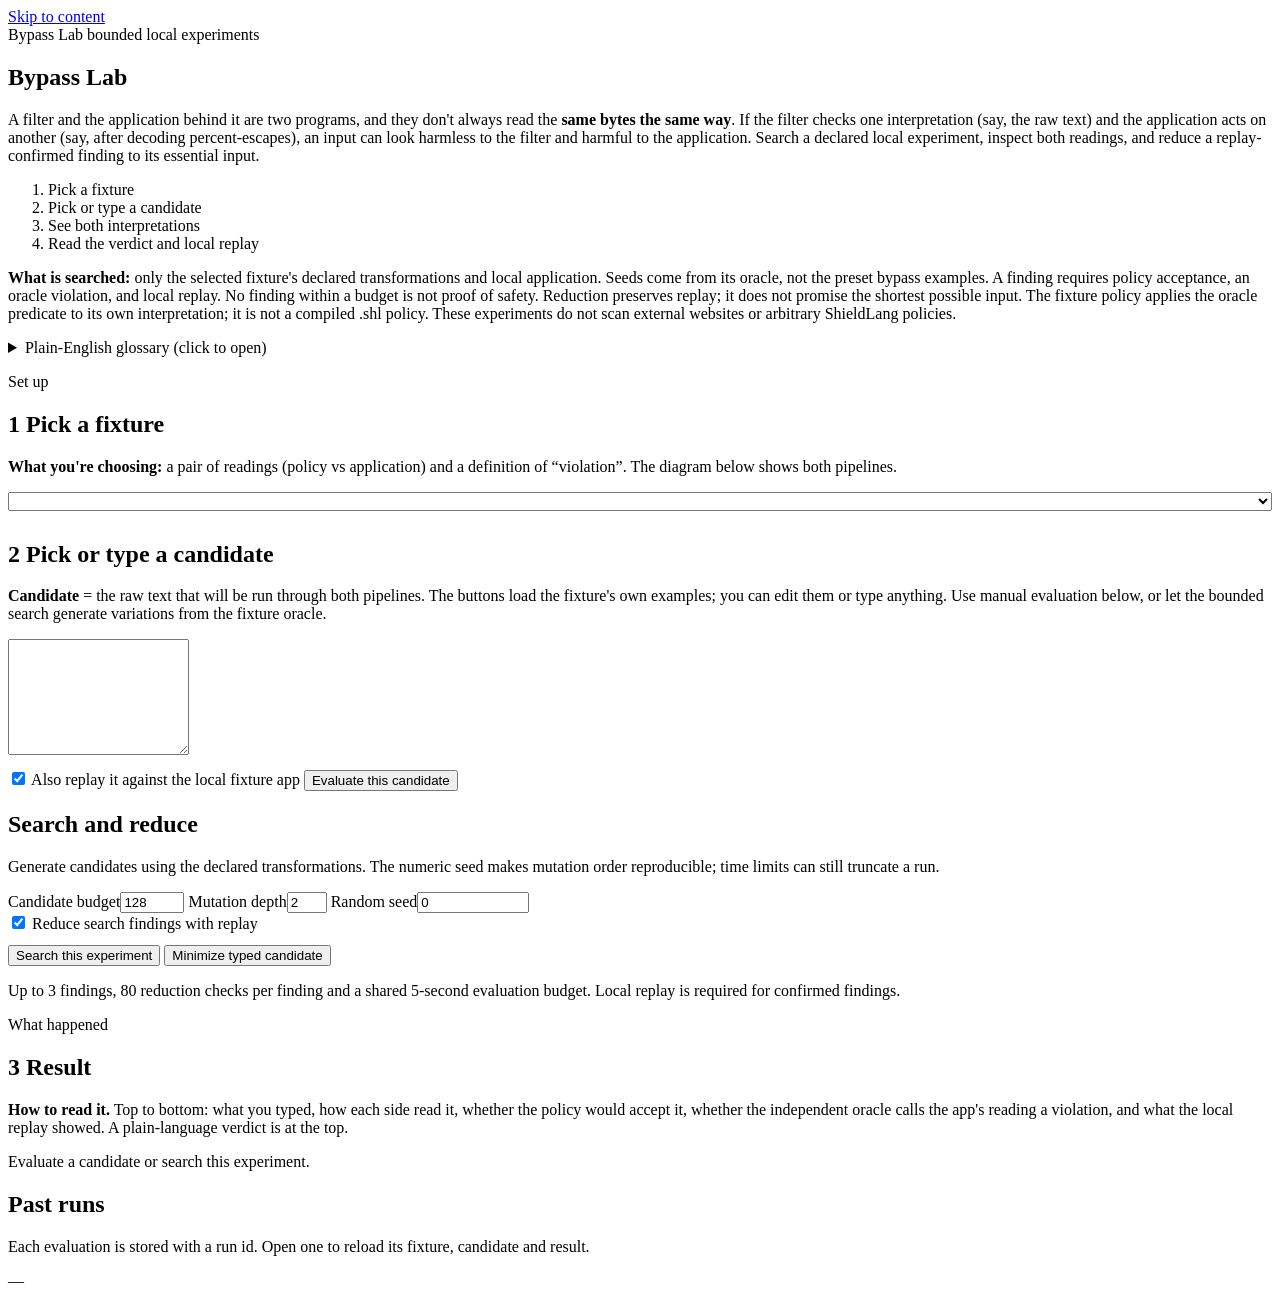
==== web/bypasses.html @ 717b0f0d "Expand ShieldLang with protocol enforcement and connected security labs" ====
<!doctype html>
<html lang="en">
<head>
<meta charset="utf-8">
<meta name="viewport" content="width=device-width, initial-scale=1">
<title>ShieldLang · Bypass Lab</title>
<meta name="description" content="Search declared local normalization experiments, confirm interpretation mismatches by replay, and reduce reproducible findings.">
<link rel="stylesheet" href="/static/app.css">
<link rel="stylesheet" href="/static/lab_common.css">
<link rel="icon" href="data:image/svg+xml,%3Csvg xmlns='http://www.w3.org/2000/svg' viewBox='0 0 32 32'%3E%3Cpath d='M16 2 4 6.5v8.2C4 22.6 9.2 28 16 30c6.8-2 12-7.4 12-15.3V6.5Z' fill='%23121212'/%3E%3C/svg%3E">
</head>
<body class="lab" data-page="/lab/bypasses">
<a class="skip-link" href="#main">Skip to content</a>
<header class="lab-topbar">
  <div class="lab-brand">Bypass Lab <span class="tag">bounded local experiments</span></div>
  <span id="shared-nav"></span>
</header>
<main class="lab-main" id="main">

  <section class="lab-hero" aria-labelledby="hero-h">
    <h1 id="hero-h">Bypass Lab</h1>
    <p class="lead">A filter and the application behind it are two programs, and they don't always read the <b>same bytes the same way</b>. If the filter checks one
      interpretation (say, the raw text) and the application acts on another (say, after decoding percent-escapes), an input can look harmless to the filter and
      harmful to the application. Search a declared local experiment, inspect both readings, and reduce a replay-confirmed finding to its essential input.</p>
    <ol class="lab-flow">
      <li>Pick a fixture</li>
      <li>Pick or type a candidate</li>
      <li>See both interpretations</li>
      <li>Read the verdict and local replay</li>
    </ol>
    <p class="lab-help warn" style="margin-top:14px"><b>What is searched:</b> only the selected fixture's declared transformations and local application. Seeds come from its oracle, not the preset bypass examples.
      A finding requires policy acceptance, an oracle violation, and local replay. No finding within a budget is not proof of safety. Reduction preserves replay; it does not promise the shortest possible input.
      The fixture policy applies the oracle predicate to its own interpretation; it is not a compiled .shl policy. These experiments do not scan external websites or arbitrary ShieldLang policies.</p>
    <details class="lab-gloss">
      <summary>Plain-English glossary (click to open)</summary>
      <dl>
        <dt>Fixture</dt><dd>One named scenario: where the input goes (a body field, a path parameter), how the <b>policy</b> reads it, how the <b>application</b> reads it, and what counts as a violation.</dd>
        <dt>Pipeline / stage</dt><dd>The ordered steps a side applies to the raw text before using it — e.g. <code>percent_decode</code>, <code>nfkc</code>, <code>strip_nul</code>. Different pipelines are what create the mismatch.</dd>
        <dt>Policy-side view</dt><dd>What the filter ends up checking after its pipeline.</dd>
        <dt>App-side view</dt><dd>What the application ends up using after its pipeline.</dd>
        <dt>Oracle</dt><dd>An independent definition of “this is a violation” (for example “contains &lt;script” or “escapes the allowed folder”). It is evaluated on the <b>app's</b> view and shares no code with the policy.</dd>
        <dt>Local replay</dt><dd>The candidate is actually sent (loopback only) to a tiny local fixture application, to confirm the app really behaves the way the model says.</dd>
        <dt>Confirmed</dt><dd>All three at once: the policy would <b>accept</b> it, the oracle says the app's view is a <b>violation</b>, and the replay <b>confirms</b> it. Anything less is “not confirmed”.</dd>
        <dt>Negative control</dt><dd>A fixture where both sides read input identically. It exists to show the lab doesn't cry wolf.</dd>
      </dl>
    </details>
  </section>

  <div id="banner-area"></div>

  <div class="lab-grid">
    <div class="lab-col">
      <p class="lab-col-title">Set up</p>

      <section class="lab-card">
        <h2><span class="step-no">1</span> Pick a fixture</h2>
        <p class="lab-help"><b>What you're choosing:</b> a pair of readings (policy vs application) and a definition of “violation”. The diagram below shows both pipelines.</p>
        <select id="fixture-select" class="lab-select" style="width:100%; margin-bottom:10px" aria-label="Fixture"></select>
        <div id="fixture-detail" class="lab-empty"></div>
      </section>

      <section class="lab-card">
        <h2><span class="step-no">2</span> Pick or type a candidate</h2>
        <p class="lab-help"><b>Candidate</b> = the raw text that will be run through both pipelines. The buttons load the fixture's own examples; you can edit them or type anything.
          Use manual evaluation below, or let the bounded search generate variations from the fixture oracle.</p>
        <div id="candidate-presets" class="lab-chips"></div>
        <textarea id="candidate-input" class="lab-editor" style="min-height:90px; height:110px" spellcheck="false" aria-label="Candidate input"></textarea>
        <div class="lab-row" style="margin-top:10px; margin-bottom:0">
          <label class="lab-field" style="flex:1 1 240px; flex-direction:row; align-items:center; gap:6px; font-weight:500"><input type="checkbox" id="replay-toggle" checked style="width:auto"> Also replay it against the local fixture app</label>
          <button class="btn btn-primary" id="btn-run">Evaluate this candidate</button>
        </div>
      </section>

      <section class="lab-card" aria-labelledby="search-heading">
        <h2 id="search-heading">Search and reduce</h2>
        <p class="lab-help">Generate candidates using the declared transformations. The numeric seed makes mutation order reproducible; time limits can still truncate a run.</p>
        <div class="lab-row">
          <label class="lab-field">Candidate budget<input id="search-budget" type="number" min="1" max="1024" value="128"></label>
          <label class="lab-field">Mutation depth<input id="search-depth" type="number" min="0" max="3" value="2"></label>
          <label class="lab-field">Random seed<input id="search-seed" type="number" min="0" max="4294967295" value="0"></label>
        </div>
        <label><input id="search-reduce" type="checkbox" checked> Reduce search findings with replay</label>
        <div class="lab-row" style="margin-top:12px">
          <button class="btn btn-primary" id="btn-search">Search this experiment</button>
          <button class="btn btn-ghost" id="btn-minimize">Minimize typed candidate</button>
        </div>
        <p class="lab-footnote">Up to 3 findings, 80 reduction checks per finding and a shared 5-second evaluation budget. Local replay is required for confirmed findings.</p>
        <p id="search-status" role="status" aria-live="polite"></p>
      </section>
    </div>

    <div class="lab-col">
      <p class="lab-col-title">What happened</p>

      <section class="lab-card">
        <h2><span class="step-no">3</span> Result</h2>
        <p class="lab-help"><b>How to read it.</b> Top to bottom: what you typed, how each side read it, whether the policy would accept it, whether the independent oracle calls the app's reading a violation,
          and what the local replay showed. A plain-language verdict is at the top.</p>
        <div id="result-area" class="lab-empty" aria-live="polite">Evaluate a candidate or search this experiment.</div>
      </section>

      <section class="lab-card">
        <h2>Past runs</h2>
        <p class="lab-help">Each evaluation is stored with a run id. Open one to reload its fixture, candidate and result.</p>
        <div id="runs-list" class="lab-empty">—</div>
      </section>
    </div>
  </div>
</main>
<script src="/static/lab_common.js"></script>
<script src="/static/nav_partial.js"></script>
<script src="/static/bypasses.js"></script>
</body>
</html>
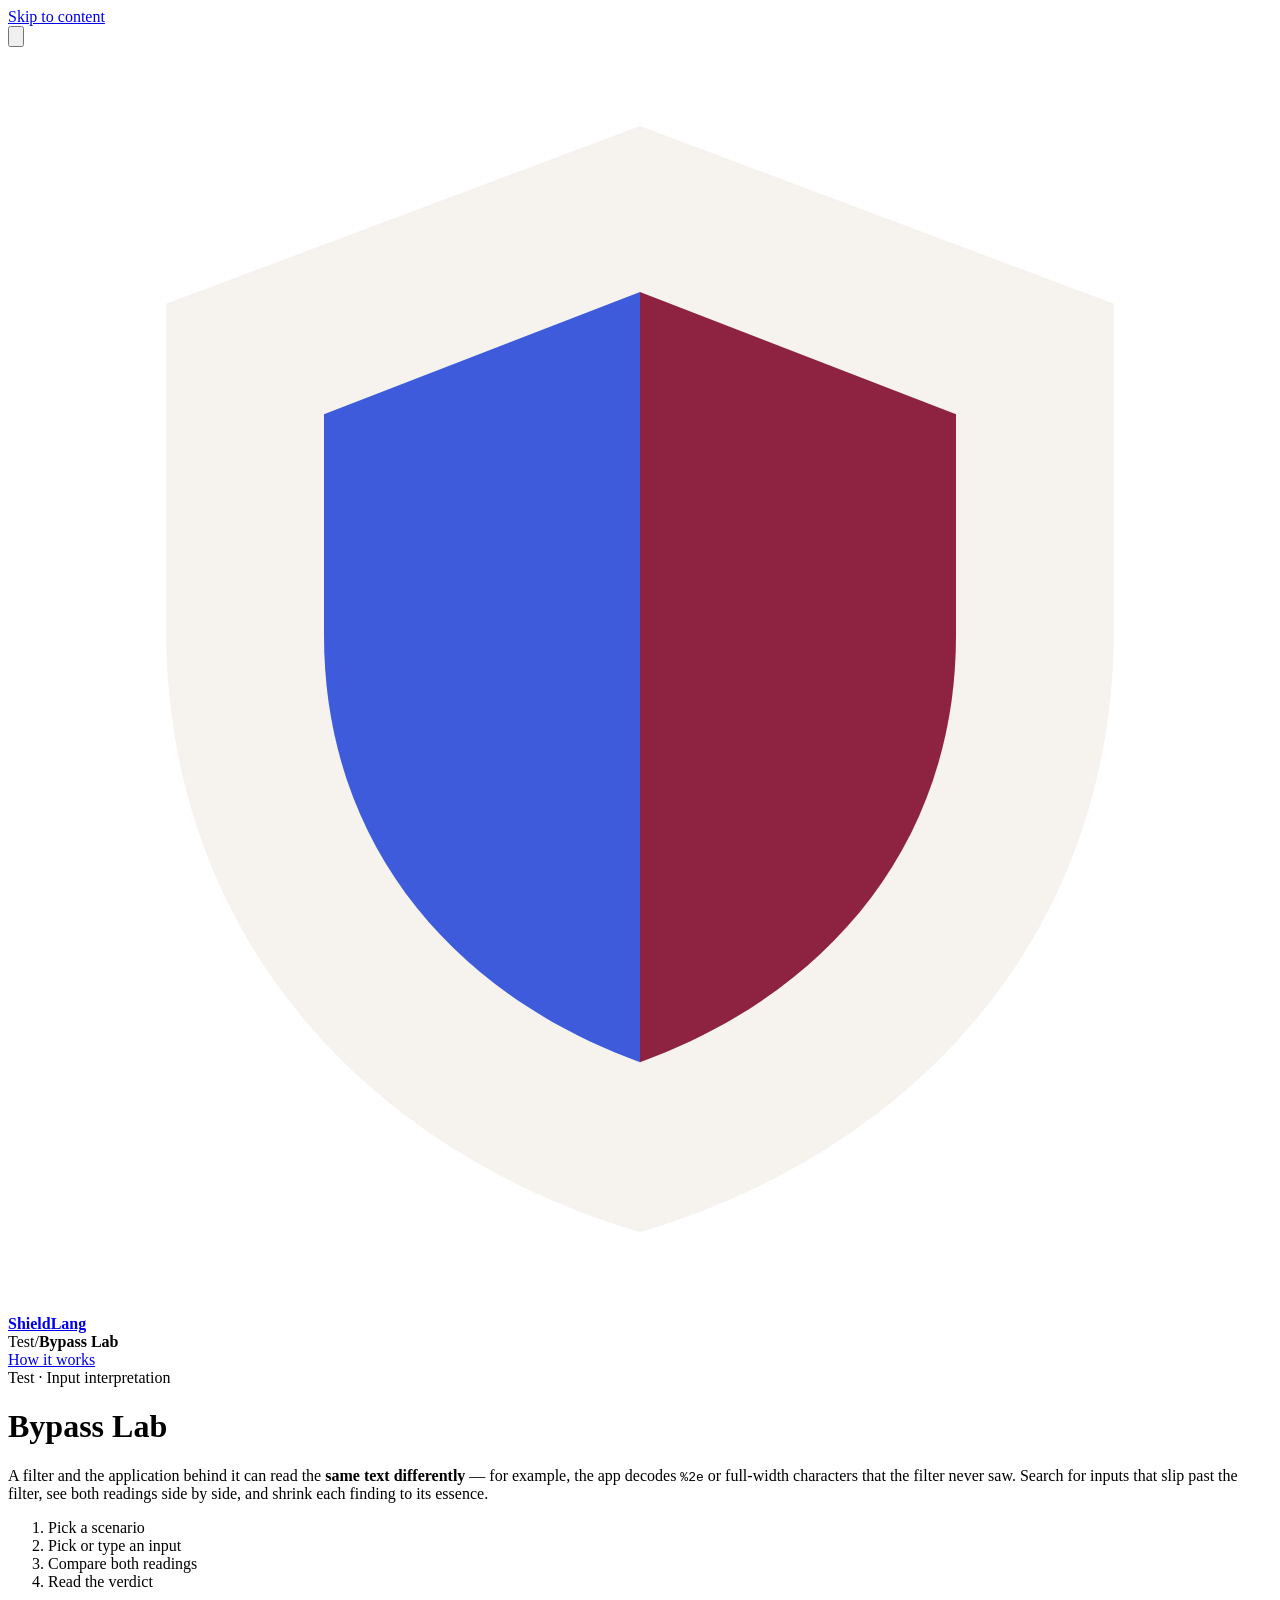
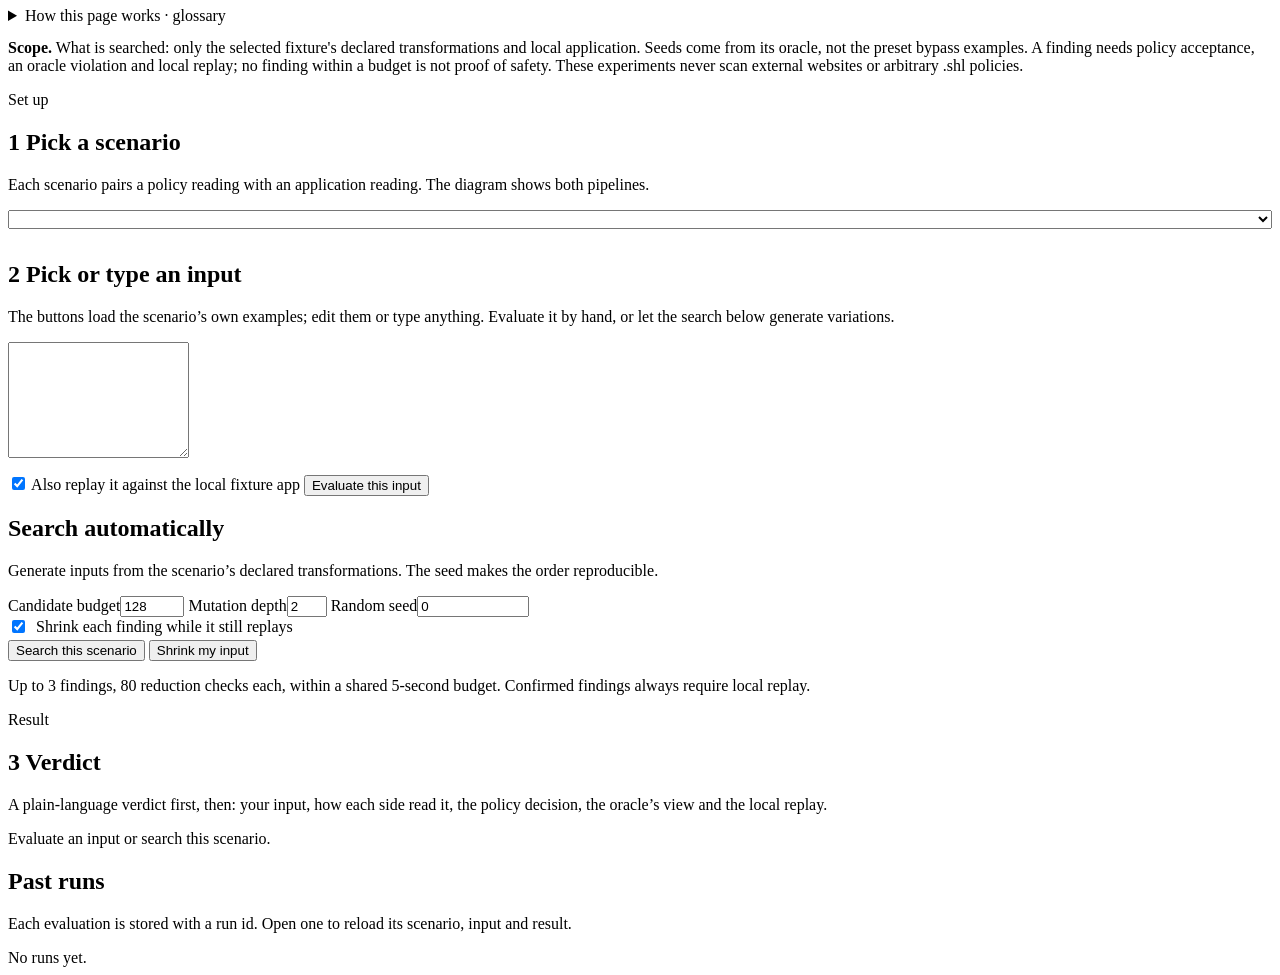
==== commit f4761597: "Redesign the interface: one app shell, sidebar navigation and calmer pages - Shared design system (t" ====
--- a/web/bypasses.html
+++ b/web/bypasses.html
@@ -3,48 +3,54 @@
 <head>
 <meta charset="utf-8">
 <meta name="viewport" content="width=device-width, initial-scale=1">
-<title>ShieldLang · Bypass Lab</title>
+<title>Bypass Lab · ShieldLang</title>
 <meta name="description" content="Search declared local normalization experiments, confirm interpretation mismatches by replay, and reduce reproducible findings.">
-<link rel="stylesheet" href="/static/app.css">
+<link rel="stylesheet" href="/static/theme.css">
 <link rel="stylesheet" href="/static/lab_common.css">
-<link rel="icon" href="data:image/svg+xml,%3Csvg xmlns='http://www.w3.org/2000/svg' viewBox='0 0 32 32'%3E%3Cpath d='M16 2 4 6.5v8.2C4 22.6 9.2 28 16 30c6.8-2 12-7.4 12-15.3V6.5Z' fill='%23121212'/%3E%3C/svg%3E">
+<link rel="icon" href="data:image/svg+xml,%3Csvg xmlns='http://www.w3.org/2000/svg' viewBox='0 0 32 32'%3E%3Cpath d='M16 2 4 6.5v8.2C4 22.6 9.2 28 16 30c6.8-2 12-7.4 12-15.3V6.5Z' fill='%230F1115'/%3E%3Cpath d='M16 6.2 8 9.3v5.6c0 5.3 3.3 9.1 8 10.8Z' fill='%231F3FBF'/%3E%3Cpath d='M16 6.2v19.5c4.7-1.7 8-5.5 8-10.8V9.3Z' fill='%2374172F'/%3E%3C/svg%3E">
 </head>
 <body class="lab" data-page="/lab/bypasses">
 <a class="skip-link" href="#main">Skip to content</a>
-<header class="lab-topbar">
-  <div class="lab-brand">Bypass Lab <span class="tag">bounded local experiments</span></div>
-  <span id="shared-nav"></span>
+<header class="app-topbar lab-topbar">
+  <button class="nav-toggle" id="nav-toggle" type="button" aria-label="Open navigation" aria-expanded="false" aria-controls="app-sidebar"><svg viewBox="0 0 24 24" fill="none" stroke="currentColor" stroke-width="1.8" stroke-linecap="round" aria-hidden="true"><path d="M4 7h16M4 12h16M4 17h16"/></svg></button>
+  <a class="app-brand" href="/" aria-label="ShieldLang home"><svg viewBox="0 0 32 32" aria-hidden="true"><path d="M16 2 4 6.5v8.2C4 22.6 9.2 28 16 30c6.8-2 12-7.4 12-15.3V6.5Z" fill="#F6F3EE"/><path d="M16 6.2 8 9.3v5.6c0 5.3 3.3 9.1 8 10.8Z" fill="#3D5BDB"/><path d="M16 6.2v19.5c4.7-1.7 8-5.5 8-10.8V9.3Z" fill="#8E2341"/></svg><b>ShieldLang</b></a>
+  <nav class="app-crumbs" aria-label="Breadcrumb"><span>Test</span><span class="sep">/</span><b>Bypass Lab</b></nav>
+  <div class="app-topbar-actions"><a class="btn btn-ghost btn-sm" href="#about">How it works</a></div>
 </header>
-<main class="lab-main" id="main">
+<div class="app-frame">
+<aside class="app-sidebar" id="app-sidebar"></aside>
+<main class="app-main lab-main" id="main"><div class="page">
 
-  <section class="lab-hero" aria-labelledby="hero-h">
-    <h1 id="hero-h">Bypass Lab</h1>
-    <p class="lead">A filter and the application behind it are two programs, and they don't always read the <b>same bytes the same way</b>. If the filter checks one
-      interpretation (say, the raw text) and the application acts on another (say, after decoding percent-escapes), an input can look harmless to the filter and
-      harmful to the application. Search a declared local experiment, inspect both readings, and reduce a replay-confirmed finding to its essential input.</p>
-    <ol class="lab-flow">
-      <li>Pick a fixture</li>
-      <li>Pick or type a candidate</li>
-      <li>See both interpretations</li>
-      <li>Read the verdict and local replay</li>
+  <header class="page-head" aria-labelledby="hero-h">
+    <div class="eyebrow">Test · Input interpretation</div>
+    <h1 class="page-title" id="hero-h">Bypass Lab</h1>
+    <p class="page-lede">A filter and the application behind it can read the <b>same text differently</b> — for example, the app decodes <code>%2e</code> or
+      full-width characters that the filter never saw. Search for inputs that slip past the filter, see both readings side by side, and shrink each finding to its essence.</p>
+    <ol class="lab-flow stepper">
+      <li>Pick a scenario</li>
+      <li>Pick or type an input</li>
+      <li>Compare both readings</li>
+      <li>Read the verdict</li>
     </ol>
-    <p class="lab-help warn" style="margin-top:14px"><b>What is searched:</b> only the selected fixture's declared transformations and local application. Seeds come from its oracle, not the preset bypass examples.
-      A finding requires policy acceptance, an oracle violation, and local replay. No finding within a budget is not proof of safety. Reduction preserves replay; it does not promise the shortest possible input.
-      The fixture policy applies the oracle predicate to its own interpretation; it is not a compiled .shl policy. These experiments do not scan external websites or arbitrary ShieldLang policies.</p>
-    <details class="lab-gloss">
-      <summary>Plain-English glossary (click to open)</summary>
-      <dl>
-        <dt>Fixture</dt><dd>One named scenario: where the input goes (a body field, a path parameter), how the <b>policy</b> reads it, how the <b>application</b> reads it, and what counts as a violation.</dd>
-        <dt>Pipeline / stage</dt><dd>The ordered steps a side applies to the raw text before using it — e.g. <code>percent_decode</code>, <code>nfkc</code>, <code>strip_nul</code>. Different pipelines are what create the mismatch.</dd>
-        <dt>Policy-side view</dt><dd>What the filter ends up checking after its pipeline.</dd>
-        <dt>App-side view</dt><dd>What the application ends up using after its pipeline.</dd>
-        <dt>Oracle</dt><dd>An independent definition of “this is a violation” (for example “contains &lt;script” or “escapes the allowed folder”). It is evaluated on the <b>app's</b> view and shares no code with the policy.</dd>
-        <dt>Local replay</dt><dd>The candidate is actually sent (loopback only) to a tiny local fixture application, to confirm the app really behaves the way the model says.</dd>
-        <dt>Confirmed</dt><dd>All three at once: the policy would <b>accept</b> it, the oracle says the app's view is a <b>violation</b>, and the replay <b>confirms</b> it. Anything less is “not confirmed”.</dd>
-        <dt>Negative control</dt><dd>A fixture where both sides read input identically. It exists to show the lab doesn't cry wolf.</dd>
-      </dl>
+    <details class="about lab-gloss" id="about">
+      <summary>How this page works <span class="muted">· glossary</span></summary>
+      <div class="about-body">
+        <p>If the filter checks one interpretation (say, the raw text) and the application acts on another (say, after decoding percent-escapes),
+          an input can look harmless to the filter and harmful to the application. Each scenario (“fixture”) declares both pipelines and what counts as a violation.</p>
+        <dl>
+          <dt>Fixture</dt><dd>One named scenario: where the input goes, how the <b>policy</b> reads it, how the <b>application</b> reads it, and what counts as a violation.</dd>
+          <dt>Pipeline</dt><dd>The ordered steps a side applies before using the text — e.g. <code>percent_decode</code>, <code>nfkc</code>, <code>strip_nul</code>.</dd>
+          <dt>Policy view / App view</dt><dd>What the filter ends up checking, and what the application ends up using.</dd>
+          <dt>Oracle</dt><dd>An independent definition of “violation” (e.g. “contains &lt;script”), evaluated on the app’s view.</dd>
+          <dt>Local replay</dt><dd>The input is actually sent (loopback only) to a tiny local fixture app to confirm the behaviour.</dd>
+          <dt>Confirmed</dt><dd>All three at once: the policy accepts it, the oracle flags the app’s view, and the replay confirms it.</dd>
+          <dt>Negative control</dt><dd>A fixture where both sides read input identically — it shows the lab doesn’t cry wolf.</dd>
+        </dl>
+      </div>
     </details>
-  </section>
+    <p class="lab-help warn" style="margin-top:14px"><b>Scope.</b> What is searched: only the selected fixture's declared transformations and local application. Seeds come from its oracle, not the preset bypass examples.
+      A finding needs policy acceptance, an oracle violation and local replay; no finding within a budget is not proof of safety. These experiments never scan external websites or arbitrary .shl policies.</p>
+  </header>
 
   <div id="banner-area"></div>
 
@@ -53,62 +59,62 @@
       <p class="lab-col-title">Set up</p>
 
       <section class="lab-card">
-        <h2><span class="step-no">1</span> Pick a fixture</h2>
-        <p class="lab-help"><b>What you're choosing:</b> a pair of readings (policy vs application) and a definition of “violation”. The diagram below shows both pipelines.</p>
-        <select id="fixture-select" class="lab-select" style="width:100%; margin-bottom:10px" aria-label="Fixture"></select>
+        <h2><span class="step-no">1</span> Pick a scenario</h2>
+        <p class="lab-help">Each scenario pairs a policy reading with an application reading. The diagram shows both pipelines.</p>
+        <select id="fixture-select" class="lab-select" style="width:100%; margin-bottom:12px" aria-label="Fixture"></select>
         <div id="fixture-detail" class="lab-empty"></div>
       </section>
 
       <section class="lab-card">
-        <h2><span class="step-no">2</span> Pick or type a candidate</h2>
-        <p class="lab-help"><b>Candidate</b> = the raw text that will be run through both pipelines. The buttons load the fixture's own examples; you can edit them or type anything.
-          Use manual evaluation below, or let the bounded search generate variations from the fixture oracle.</p>
+        <h2><span class="step-no">2</span> Pick or type an input</h2>
+        <p class="lab-help">The buttons load the scenario’s own examples; edit them or type anything. Evaluate it by hand, or let the search below generate variations.</p>
         <div id="candidate-presets" class="lab-chips"></div>
         <textarea id="candidate-input" class="lab-editor" style="min-height:90px; height:110px" spellcheck="false" aria-label="Candidate input"></textarea>
-        <div class="lab-row" style="margin-top:10px; margin-bottom:0">
-          <label class="lab-field" style="flex:1 1 240px; flex-direction:row; align-items:center; gap:6px; font-weight:500"><input type="checkbox" id="replay-toggle" checked style="width:auto"> Also replay it against the local fixture app</label>
-          <button class="btn btn-primary" id="btn-run">Evaluate this candidate</button>
+        <div class="lab-row" style="margin-top:12px; margin-bottom:0">
+          <label class="lab-field" style="flex:1 1 240px; flex-direction:row; align-items:center; gap:8px; font-weight:500"><input type="checkbox" id="replay-toggle" checked style="width:auto"> Also replay it against the local fixture app</label>
+          <button class="btn btn-primary" id="btn-run">Evaluate this input</button>
         </div>
       </section>
 
       <section class="lab-card" aria-labelledby="search-heading">
-        <h2 id="search-heading">Search and reduce</h2>
-        <p class="lab-help">Generate candidates using the declared transformations. The numeric seed makes mutation order reproducible; time limits can still truncate a run.</p>
+        <h2 id="search-heading">Search automatically</h2>
+        <p class="lab-help">Generate inputs from the scenario’s declared transformations. The seed makes the order reproducible.</p>
         <div class="lab-row">
           <label class="lab-field">Candidate budget<input id="search-budget" type="number" min="1" max="1024" value="128"></label>
           <label class="lab-field">Mutation depth<input id="search-depth" type="number" min="0" max="3" value="2"></label>
           <label class="lab-field">Random seed<input id="search-seed" type="number" min="0" max="4294967295" value="0"></label>
         </div>
-        <label><input id="search-reduce" type="checkbox" checked> Reduce search findings with replay</label>
-        <div class="lab-row" style="margin-top:12px">
-          <button class="btn btn-primary" id="btn-search">Search this experiment</button>
-          <button class="btn btn-ghost" id="btn-minimize">Minimize typed candidate</button>
+        <label class="lab-help" style="display:flex; gap:8px; align-items:center"><input id="search-reduce" type="checkbox" checked> Shrink each finding while it still replays</label>
+        <div class="lab-row" style="margin-top:4px">
+          <button class="btn btn-primary" id="btn-search">Search this scenario</button>
+          <button class="btn btn-secondary" id="btn-minimize">Shrink my input</button>
         </div>
-        <p class="lab-footnote">Up to 3 findings, 80 reduction checks per finding and a shared 5-second evaluation budget. Local replay is required for confirmed findings.</p>
+        <p class="lab-footnote">Up to 3 findings, 80 reduction checks each, within a shared 5-second budget. Confirmed findings always require local replay.</p>
         <p id="search-status" role="status" aria-live="polite"></p>
       </section>
     </div>
 
     <div class="lab-col">
-      <p class="lab-col-title">What happened</p>
+      <p class="lab-col-title">Result</p>
 
       <section class="lab-card">
-        <h2><span class="step-no">3</span> Result</h2>
-        <p class="lab-help"><b>How to read it.</b> Top to bottom: what you typed, how each side read it, whether the policy would accept it, whether the independent oracle calls the app's reading a violation,
-          and what the local replay showed. A plain-language verdict is at the top.</p>
-        <div id="result-area" class="lab-empty" aria-live="polite">Evaluate a candidate or search this experiment.</div>
+        <h2><span class="step-no">3</span> Verdict</h2>
+        <p class="lab-help">A plain-language verdict first, then: your input, how each side read it, the policy decision, the oracle’s view and the local replay.</p>
+        <div id="result-area" class="lab-empty" aria-live="polite">Evaluate an input or search this scenario.</div>
       </section>
 
       <section class="lab-card">
         <h2>Past runs</h2>
-        <p class="lab-help">Each evaluation is stored with a run id. Open one to reload its fixture, candidate and result.</p>
-        <div id="runs-list" class="lab-empty">—</div>
+        <p class="lab-help">Each evaluation is stored with a run id. Open one to reload its scenario, input and result.</p>
+        <div id="runs-list" class="lab-empty">No runs yet.</div>
       </section>
     </div>
   </div>
-</main>
+
+</div></main>
+</div>
+<script src="/static/shell.js"></script>
 <script src="/static/lab_common.js"></script>
-<script src="/static/nav_partial.js"></script>
 <script src="/static/bypasses.js"></script>
 </body>
 </html>
